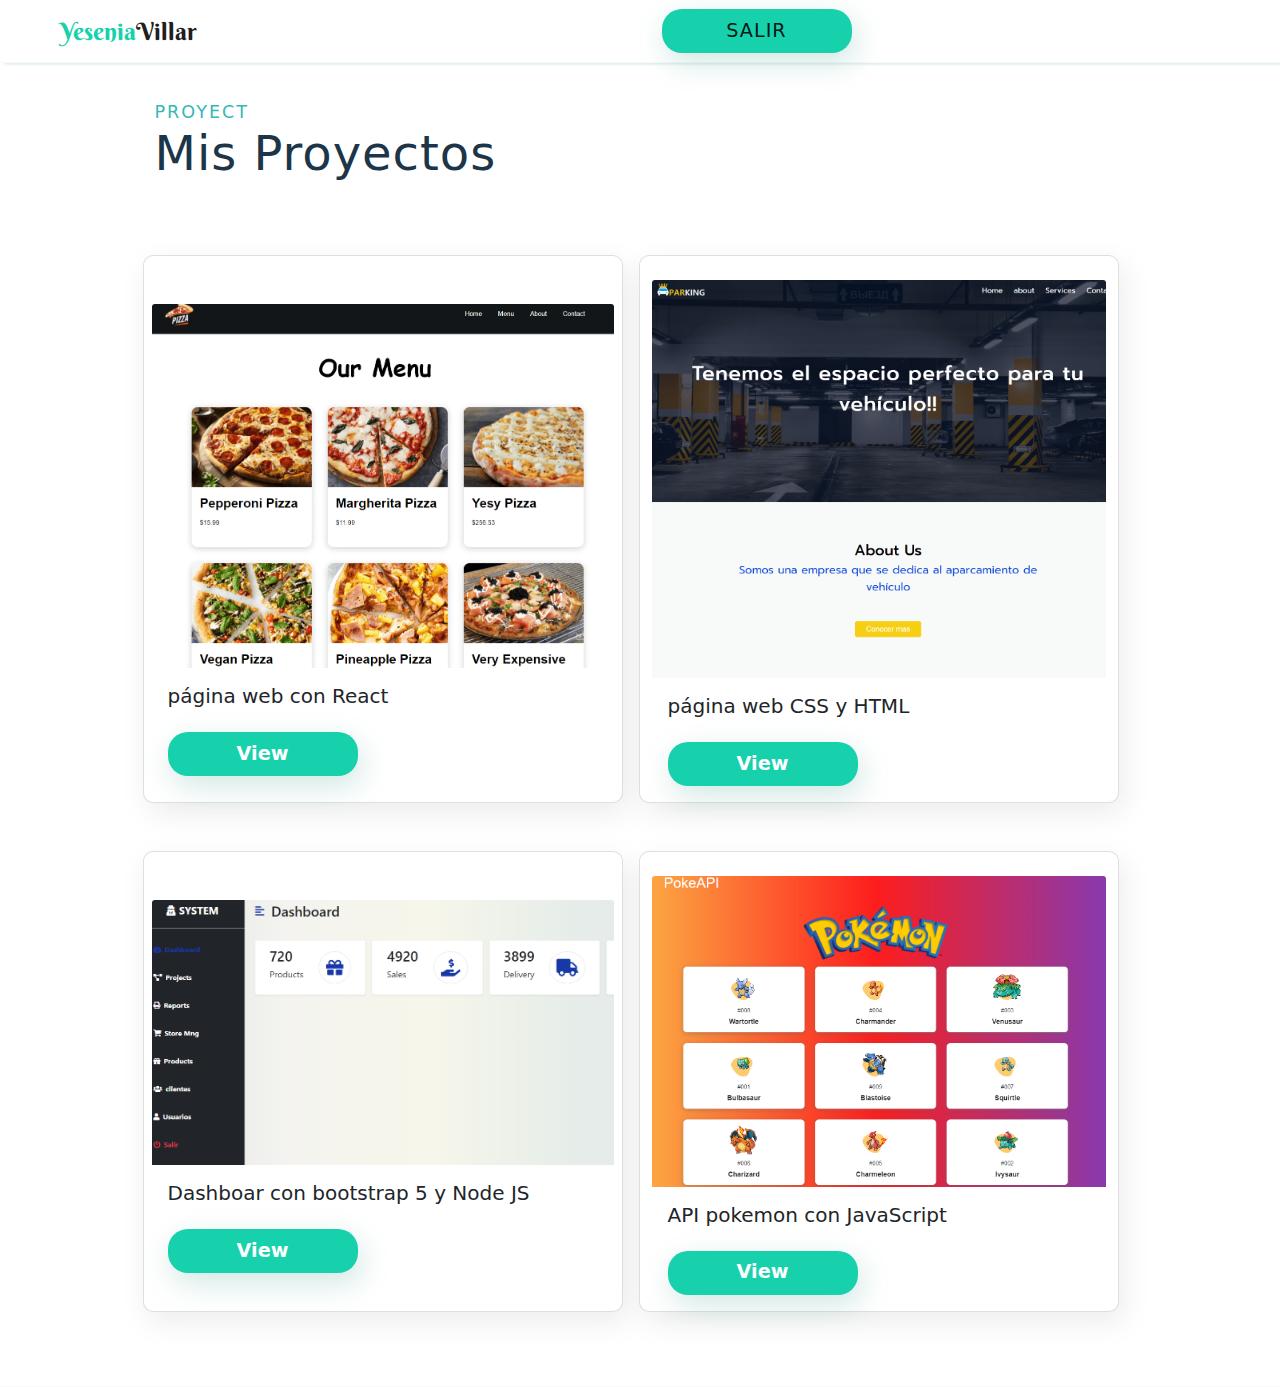
==== proyect.html @ 00c56ee5 "This is first commit" ====
<!DOCTYPE html>
<html lang="en">
<head>
    <meta charset="UTF-8">
    <meta http-equiv="X-UA-Compatible" content="IE=edge">
    <meta name="viewport" content="width=device-width, initial-scale=1.0">
     <!-- Bootstrap CSS -->
     <link rel="stylesheet" href="css/bootstrap.min.css">
   
     <!----google font--- -->
     <link rel="preconnect" href="https://fonts.googleapis.com">
     <link rel="preconnect" href="https://fonts.gstatic.com" crossorigin>
    <link href="https://fonts.googleapis.com/css2?family=Berkshire+Swash&display=swap" rel="stylesheet">
    <!------Boxicon------>
    <link href='https://unpkg.com/boxicons@2.1.2/css/boxicons.min.css' rel='stylesheet'>
     <!-----Links CSS--------------->
     <link rel="stylesheet" href="style.css">
    <title>Proyect</title>
</head>
<body>

<!----------Navbar------------>
<section class="header-bg fixed-top mb-5">
    <nav class="navbar navbar-expand-lg navbar-light bg-white">
      <div class="container-fluid">
        <a class="navbar-brand mx-5 logo" href="#home"><span>Yesenia</span>Villar</a>
        <button class="navbar-toggler" type="button" data-bs-toggle="collapse" data-bs-target="#navbarSupportedContent" aria-controls="navbarSupportedContent" aria-expanded="false" aria-label="Toggle navigation">
          <span class="navbar-toggler-icon"></span>
        </button>
        <div class="collapse navbar-collapse" id="navbarSupportedContent">
          <ul class="navbar-nav me-auto mb-2 mb-lg-0 ms-auto">
            <li class="nav-item">
              <button type="button" class="btn portfolio-btn">
              <a class="nav-link active" aria-current="page" href="index.html"> Salir</a>
              </button>
            </li>
           
            </ul>
         </div>
      </div>
    </nav>
   </section>
<!--------- Cards------------ -->
   <section id="proyect" class="mt-5">
    <div class="container client-heading">
      <span>Proyect</span>
      <h3>Mis Proyectos</h3>
      </div>
       <div class="container mt-5">
           <div class="row">
          <div class="card px-2 client-box my-4" style="width: 30rem;">
            <img src="img/page-pizza.png" class="card-img-top mt-5" alt="...">
            <div class="card-body">
              <h5 class="card-title mb-4">página web con React</h5>
            <a href="https://yesypizza.netlify.app"target="_blank" class="btn portfolio-btn">View</a>
            </div>
          </div>
       
       <div class="card mx-3 client-box my-4" style="width: 30rem;">
        <img src="img/parkin-page2.png" class="card-img-top mt-4" alt="...">
        <div class="card-body">
          <h5 class="card-title mb-4">página web CSS y HTML</h5>
          <a href="https://yeseniavillar.github.io/"target="_blank" class="btn portfolio-btn">View </a>
        </div>
      </div>
    </div> <!--/fin row------->  
    <div class="row">
      <div class="card px-2 client-box my-4" style="width: 30rem;">
        <img src="img/dashboar.png" class="card-img-top mt-5" alt="...">
        <div class="card-body">
          <h5 class="card-title mb-4">Dashboar con bootstrap 5 y Node JS</h5>
        <a href="https://templateyesenia.herokuapp.com/"target="_blank" class="btn portfolio-btn">View</a>
        </div>
      </div>
   
   <div class="card mx-3 client-box my-4" style="width: 30rem;">
    <img src="img/pokemon.png" class="card-img-top mt-4" alt="...">
    <div class="card-body">
      <h5 class="card-title mb-4">API pokemon con JavaScript</h5>
      <a href="https://pandoramonk.netlify.app/"target="_blank" class="btn portfolio-btn">View </a>
    </div>
  </div>
 </div> <!--/fin row------->  
     
  
  
       
  </div> <!--/fin container------->
  </section>


         <!---JavaScritp----------->
      <script src="js/bootstrap.min.js"></script>
</body>
</html>
---- style.css ----
/* ====== Variables=========*/
:root{
	--color-verde:#17d1ac;
	--titulo-text:#1c3548;
	--p-color:#4e4d4d;
}

body{
	margin:0px;
	padding: 0px;
	}

html{
	scroll-behavior: smooth;
	}
.container{
	max-width: 995px;
}

.color-progress{
	background:var(--color-verde);
}
/*========Efecto Escritura==========*/

.main-text h1 { 
	position: relative; 
	color:var(--titulo-text);
	font-size: 2.5em;
	background: #FFFFFF;

}

h1 span {
    position:absolute;
	background: #FFFFFF;
    right:0;
    width:0;
    border-left: 1px solid #000;
    animation: escribir 10s steps(30) infinite alternate;
}

@keyframes escribir {
    from { width: 100% }
    to { width:0 }
}

/*===============Navbar =======================*/

.logo{
	font-family: 'Berkshire Swash', cursive;
	font-size: 1.5rem;
	color: var(--titulo-text);
}
.logo span{color: var(--color-verde);}
a{
	text-decoration:none;
	
}

.header-bg{
	
	border-bottom: 1px solid rgba(58,58,58,0.03);
	box-shadow: 4px 1px 3px rgba(24,139,119,0.2);
}

 .nav-link  {
	font-size: 1.2rem;
	text-transform: uppercase;
	font-weight: 500;
	color:#585b5b;
	letter-spacing: 1px;
	margin: 0px 10px;
}
 
/*=============== Main Home =======================*/

.model img{
   width:100%;
	height:auto;
	object-fit: contain;
	margin-top: 50px;
}
.main-text h1{
	font-size: 3.2rem;
	color:var(--titulo-text);
	margin:0px 0px 10px 0px;
	line-height: 60px;
	margin-top: 70px;
}
.main-text p{
	color:var(--p-color);
	font-size: 1.2rem;
}

.portfolio-btn{
	width:190px;
	height: 44px;
	display: flex;
	justify-content: center;
	align-items: center;
	color:#FFFFFF;
	font-size: 1.2rem;
	font-weight: bold;
	background-color:var(--color-verde);
	border-radius: 20px;
	box-shadow: 4px 10px 30px rgba(24,139,119,0.2);
}
.portfolio-btn:hover{
	background-color:#11a185;
	transition: all ease 0.2s;
	color: var(--titulo-text);
}
/*======== About =========*/
#about{
	margin-top: 30px;
}

.perfi-img{
	width: 90%;
	height: auto;
	border-radius: 50%;
	border: 2px solid var(--color-verde);
	padding: 10px;
}
.about-text{
	box-shadow: 5px 10px 30px rgba(0,0,0,0.08);
}
.about-text h2{
	font-size: 2rem;
	color:#1c3548;
	font-weight: 400;
}

.about-text p{
	font-size: 1.2rem;
	color:var(--p-color);
}

.about-text button:hover{
	background-color: #FFFFFF;
	transition: all ease 0.3s;
}

  
/*========= Skilss and school==========*/
#skills{
	display: flex;
	justify-content: space-around;
	align-items: center;
	width:90%;
	margin:auto auto 50px auto;
}
.progress-text {
	color:var(--titulo-text);
	font-size: 1.4rem;
}
.skill-text {
	width:400px;
	
	
}
/*.skill-img{
	width:600px;
	height: 600px;
}*/
.skill-img img{
	width:100%;
	height:auto;
	object-fit: contain;
}
.skill-heading span{
	color:var(--color-verde);
	font-weight: 500;
	text-transform: uppercase;
	letter-spacing: 1px;
	font-size: 1rem;
}
.skill-heading h2{
	color:var(--titulo-text);
	font-size: 2.1rem;
	margin:0px;
	font-weight: 400;
	letter-spacing: 1px;
}
.s-box-container{
	margin-top: 30px;
}
.skill-box{
	display: flex;
	margin: 25px 0px;
}
.s-box-icon{
	margin-right:12px;
}
.s-box-icon i{
	width:50px;
	height: 50px;
	border-radius: 50%;
	display: flex;
	justify-content: center;
	align-items: center;
	background-color: #f0f0f0;
	font-size: 1.5rem;
	color:var(--titulo-text);
}
.s-box-text strong{
	color:var(--titulo-text);
	margin: 0px;
	font-size: 1.5rem;
	font-weight: 600;
}
.s-box-text p{
	color:var(--p-color);
	font-size: 1.2rem;
}

/* ======= Proyect========*/
#recent{
	display: flex;
	justify-content: center;
	align-items: center;
	margin:30px 0px;
	flex-direction: column;
}
.recent-heading span,
.client-heading span{
	color:#36b7b5;
	font-weight: 500;
	text-transform: uppercase;
	letter-spacing: 2px;
	font-size: 1.1rem;
}
.recent-heading h3,
.client-heading h3,
#contact h3{
	color:#1c3548;
	font-size: 3rem;
	margin: 0px;
	font-weight: 400;
	letter-spacing: 1px;
}
.recent-img{
	margin:0px 40px;
}
.recent-img img{
	width:100%;
	height: 100%;
}
.recent-btn{
	width:190px;
	height: 44px;
	display: flex;
	justify-content: center;
	align-items: center;
	color:#FFFFFF;
	font-size: 1.2rem;
	font-weight: bold;
	background-color:var(--color-verde);
	border-radius: 20px;
	box-shadow: 4px 10px 30px rgba(24,139,119,0.2);
}
 
.recent-btn:hover{
	background-color:#11a185;
	transition: all ease 0.2s;
	color: var(--titulo-text);
}
.recent-btn{
	width:190px;
	margin-top: -20px;
}
/*========= Footer ==========*/
#footer{
	/*background-image: url("img/flor.png");
    background-position: center;
	background-repeat: no-repeat;
	background-size:cover;*/
	height: auto;
	margin-top: 80px;
	padding: 20px 0px;
}

.bg-footer{
	background: var(--color-verde);
	box-shadow: 5px 10px 30px rgba(0,0,0,0.08);
}

.footer-contact ul li span{
	font-size: 1.4rem;
	color:var(--titulo-text);
	margin: 0px 10px;
}
.footer-contact h5{
	color: var(--titulo-text);
}
.footer-contact h3{
	color:var(--titulo-text);
	border-bottom: 5px dotted #FFFFFF;
	margin-bottom: 10px;
}
.footer-contact a{
	color: var(--titulo-text);
}

/*========= My proyect ==========*/
#proyect{
	
	border-top: 1px solid rgba(58,58,58,0.03);
	border-bottom: 1px solid rgba(58,58,58,0.03);
	padding: 50px 0px;
	
}

.client-box {
    background-color: #FFFFFF;
	border-radius: 10px;
	box-shadow: 5px 10px 30px rgba(0,0,0,0.08);
}

.client-box p{
	color:var(--p-color);
	font-size: 1.2rem;
	
}

/*.client-box:hover{
	transform: translateY(-10px);
	box-shadow: 5px 10px 30px rgba(0,0,0,0.1);
    background-color: #23cdaf;
	transition: all ease 0.2s;
}*/

/*===========Media Quiere*/

@media only screen and (max-width: 700px){
    .skill-img img{
		display: none;
	}
} 
@media only screen and (max-width: 520px) {
    .main-text h1{
		
		font-size: 2.1rem;
		line-height: 50px;
	    margin-top: 60px;
		margin:0px 0px 20px 0px;
	}
	.recent-heading h3{
	font-size: 1.5rem;
	}
	.about-text h2{
		font-size: 1.4rem;
		
	}
	.about-text p{
		font-size: 1rem;
		
	}
}
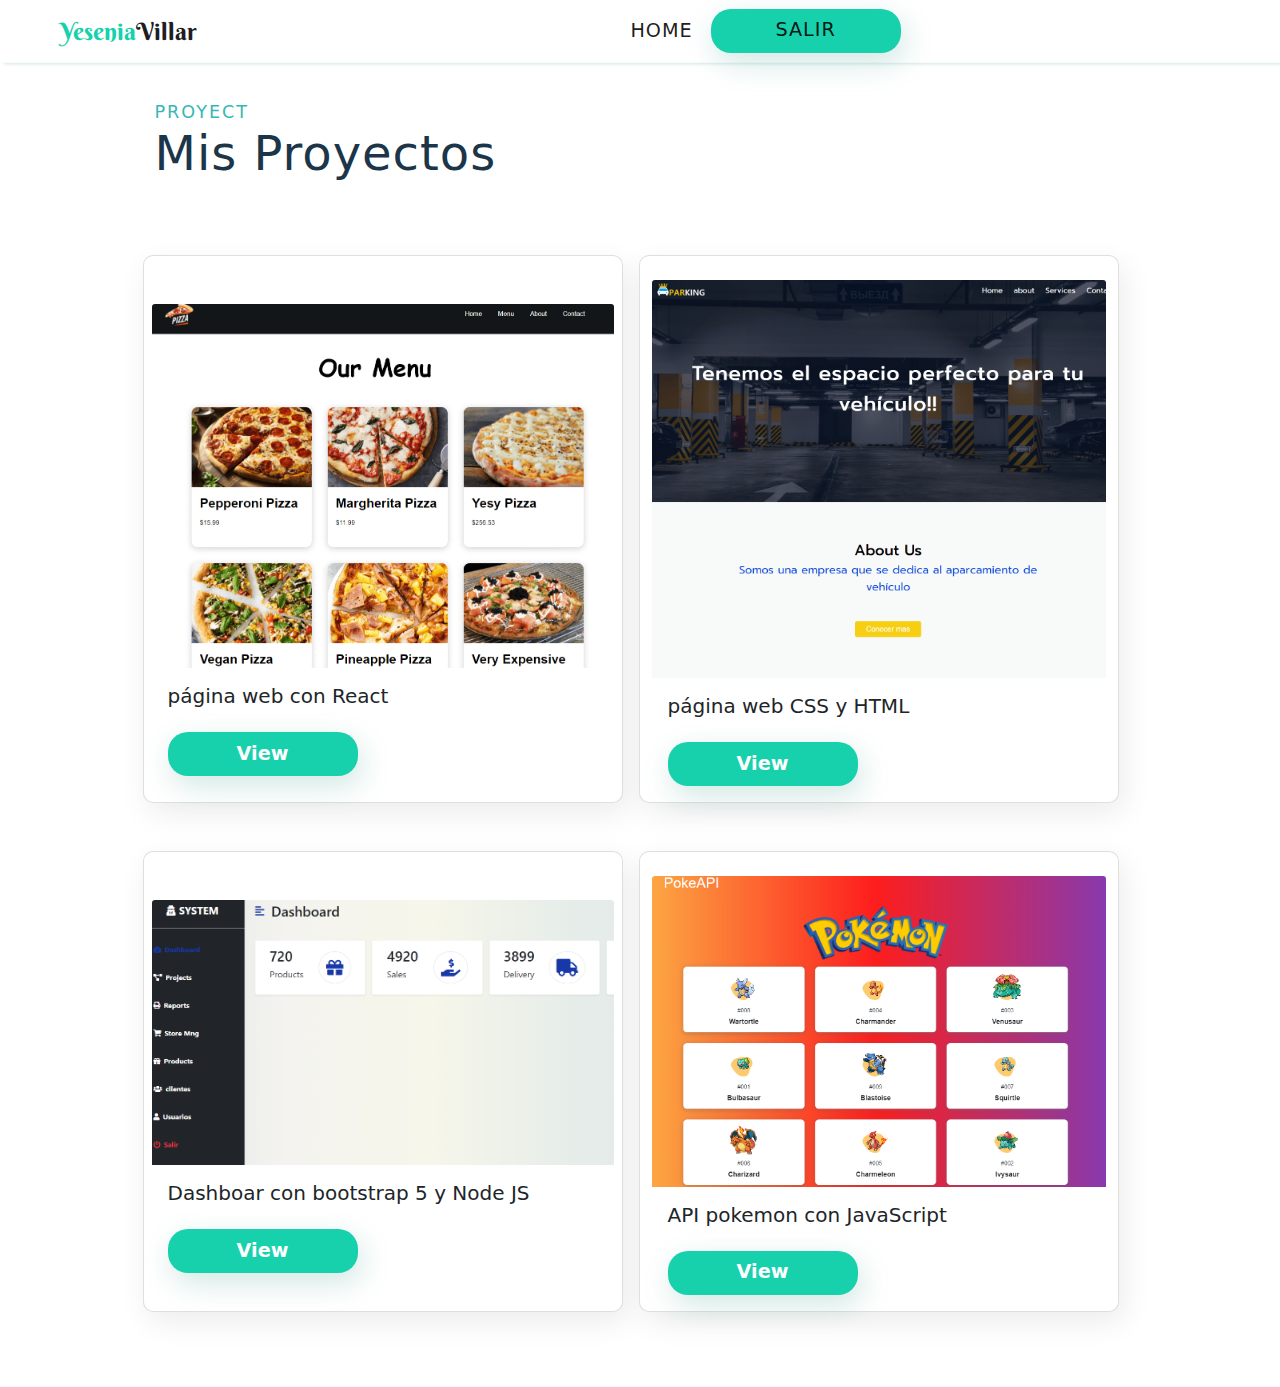
==== commit a6250333: "changing menu" ====
--- a/proyect.html
+++ b/proyect.html
@@ -23,12 +23,15 @@
 <section class="header-bg fixed-top mb-5">
     <nav class="navbar navbar-expand-lg navbar-light bg-white">
       <div class="container-fluid">
-        <a class="navbar-brand mx-5 logo" href="#home"><span>Yesenia</span>Villar</a>
+        <a class="navbar-brand mx-5 logo" href="index.html"><span>Yesenia</span>Villar</a>
         <button class="navbar-toggler" type="button" data-bs-toggle="collapse" data-bs-target="#navbarSupportedContent" aria-controls="navbarSupportedContent" aria-expanded="false" aria-label="Toggle navigation">
           <span class="navbar-toggler-icon"></span>
         </button>
         <div class="collapse navbar-collapse" id="navbarSupportedContent">
           <ul class="navbar-nav me-auto mb-2 mb-lg-0 ms-auto">
+            <li class="nav-item">
+              <a class="nav-link active" aria-current="page" href="index.html">Home</a>
+            </li>
             <li class="nav-item">
               <button type="button" class="btn portfolio-btn">
               <a class="nav-link active" aria-current="page" href="index.html"> Salir</a>
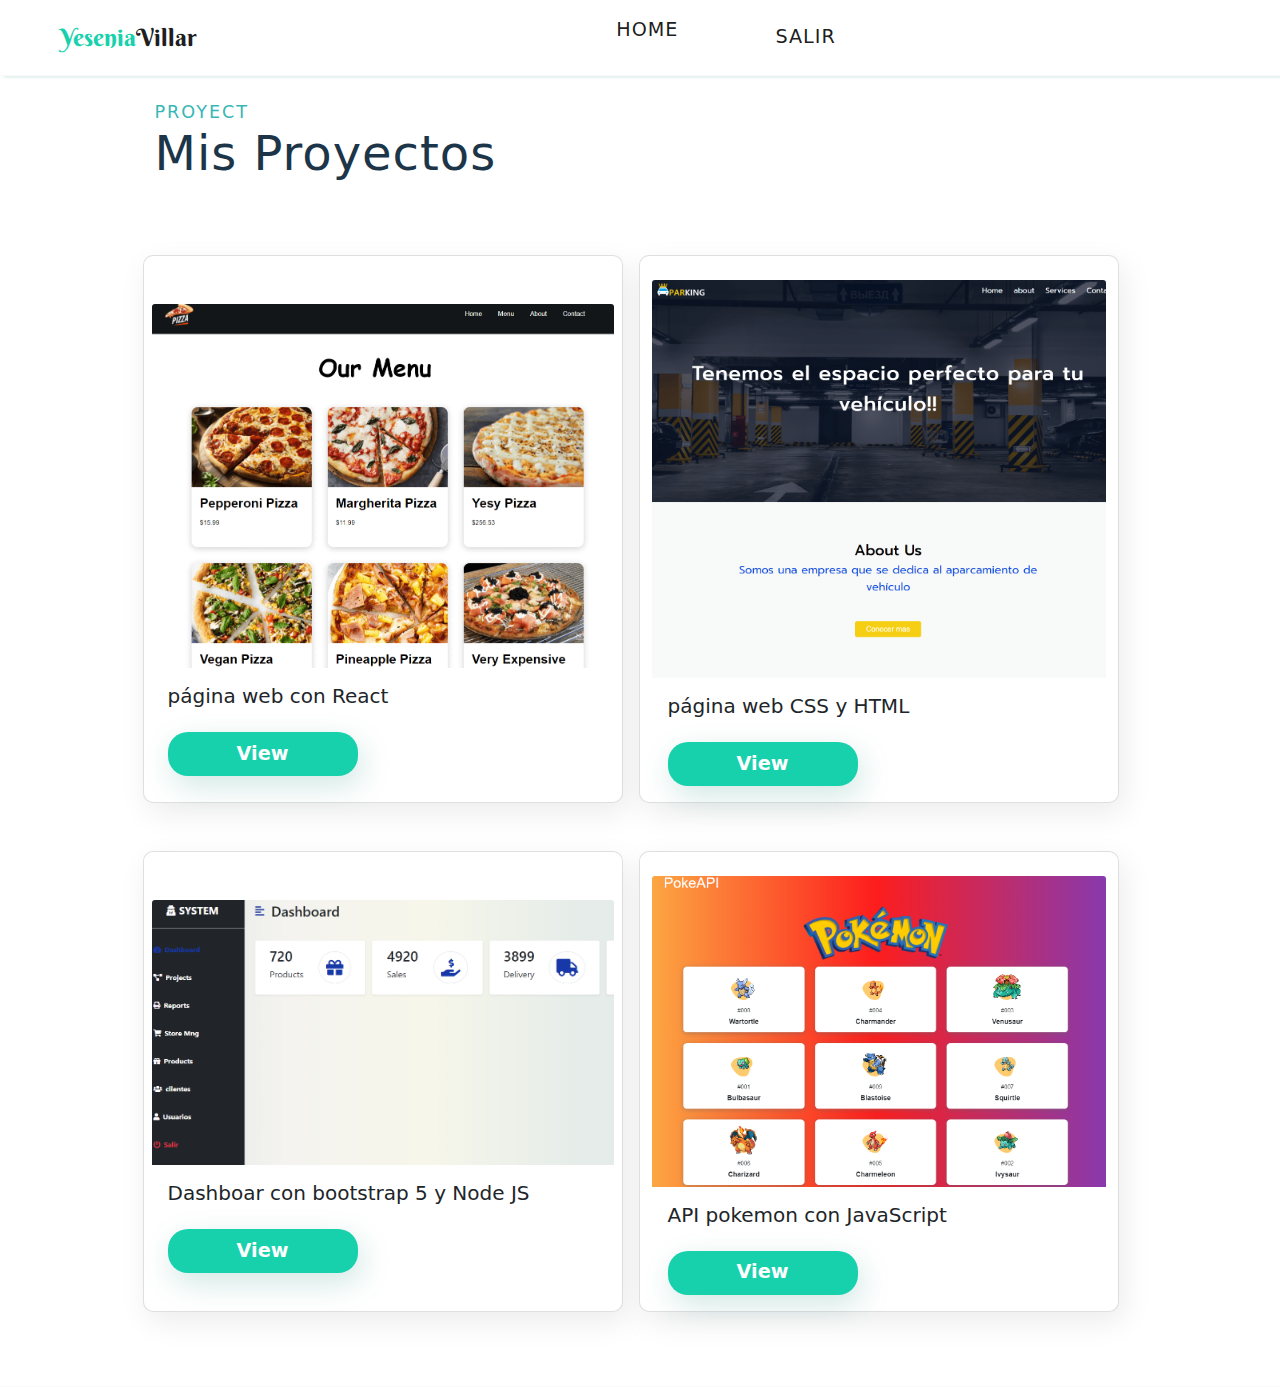
==== commit dc7ecada: "modifying btn" ====
--- a/proyect.html
+++ b/proyect.html
@@ -32,8 +32,8 @@
             <li class="nav-item">
               <a class="nav-link active" aria-current="page" href="index.html">Home</a>
             </li>
-            <li class="nav-item">
-              <button type="button" class="btn portfolio-btn">
+            <li class="nav-item px-5">
+              <button type="button" class="btn" style="color: #17d1ac; border-radius: 10px;" >
               <a class="nav-link active" aria-current="page" href="index.html"> Salir</a>
               </button>
             </li>
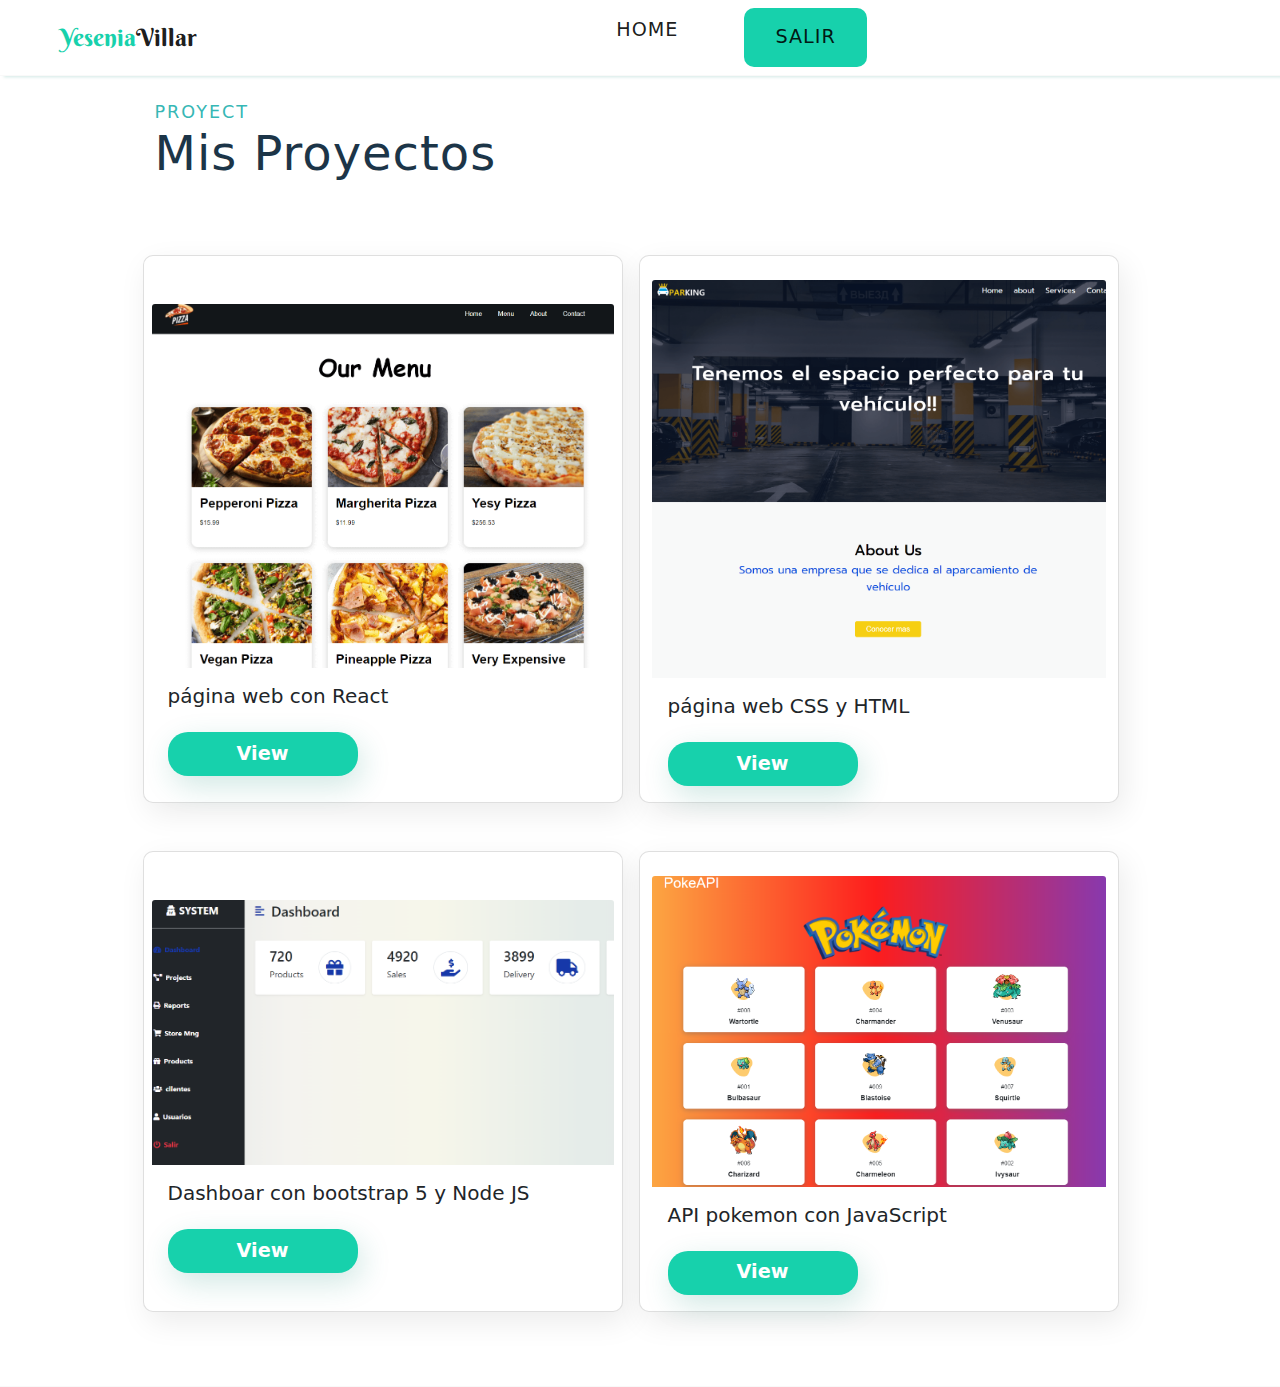
==== commit 1cb89038: "btn modifying 2" ====
--- a/proyect.html
+++ b/proyect.html
@@ -33,7 +33,7 @@
               <a class="nav-link active" aria-current="page" href="index.html">Home</a>
             </li>
             <li class="nav-item px-5">
-              <button type="button" class="btn" style="color: #17d1ac; border-radius: 10px;" >
+              <button type="button" class="btn" style="background: #17d1ac; border-radius: 10px;" >
               <a class="nav-link active" aria-current="page" href="index.html"> Salir</a>
               </button>
             </li>
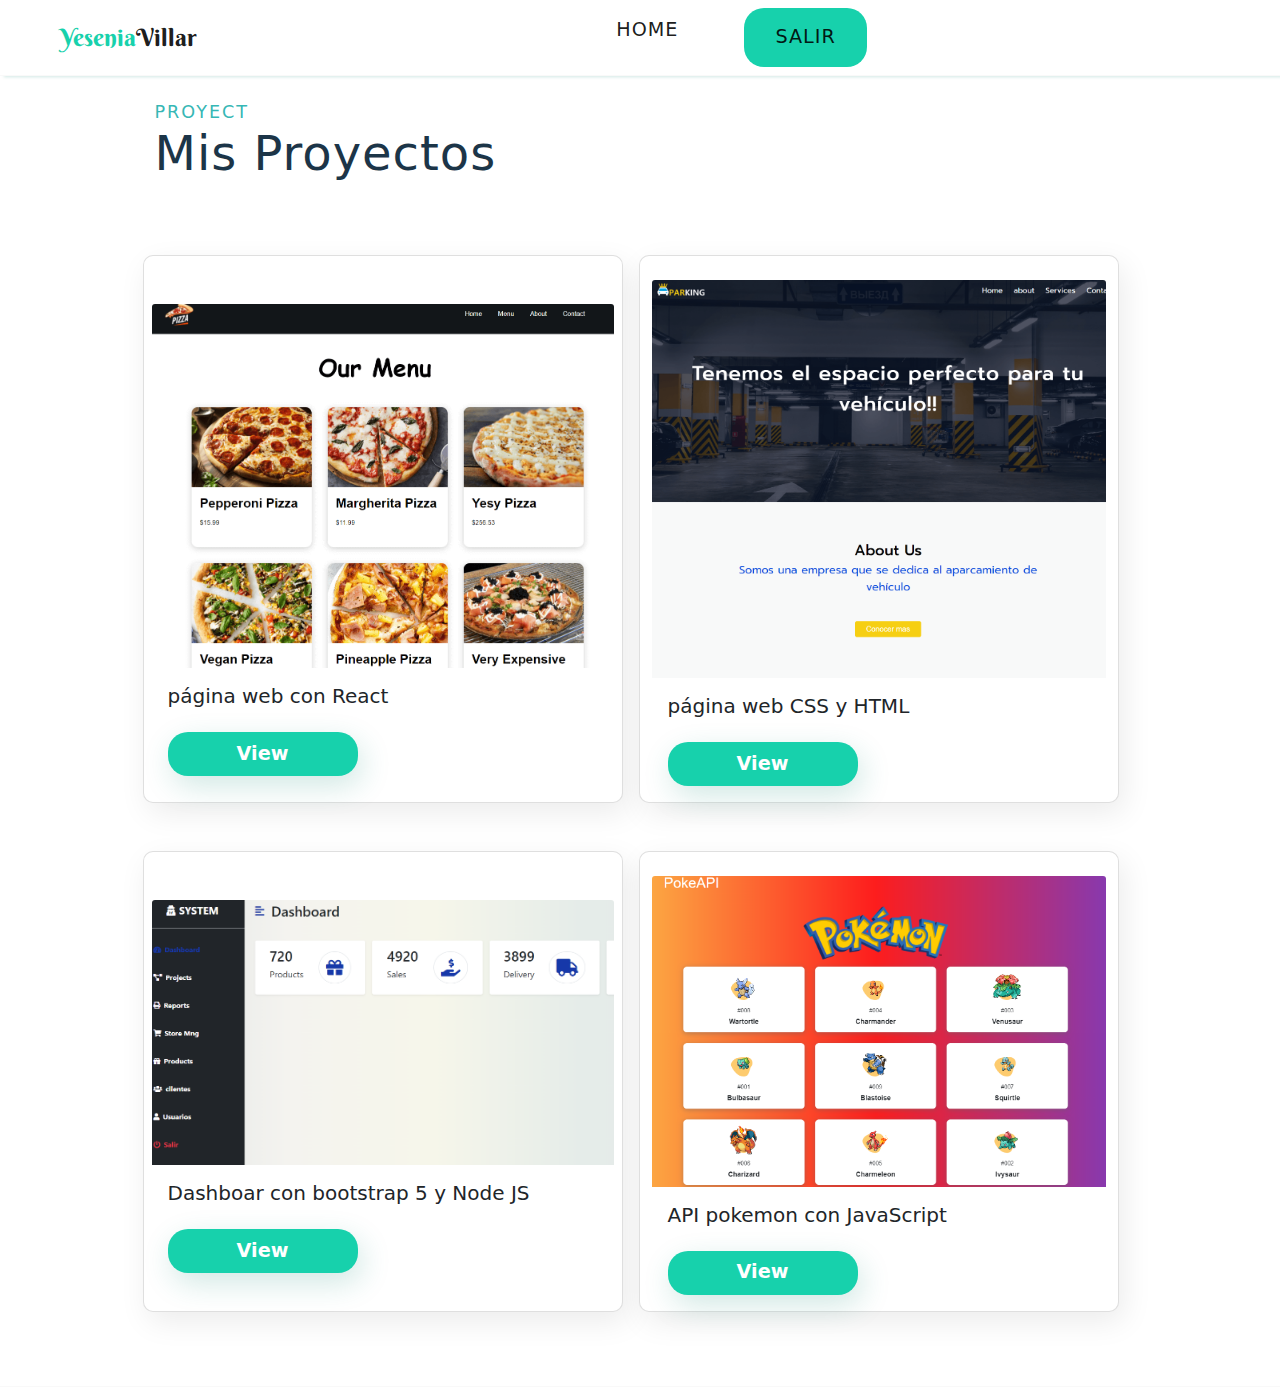
==== commit d4c484b1: "add icon" ====
--- a/proyect.html
+++ b/proyect.html
@@ -33,7 +33,7 @@
               <a class="nav-link active" aria-current="page" href="index.html">Home</a>
             </li>
             <li class="nav-item px-5">
-              <button type="button" class="btn" style="background: #17d1ac; border-radius: 10px;" >
+              <button type="button" class="btn" style="background: #17d1ac; border-radius: 20px;" >
               <a class="nav-link active" aria-current="page" href="index.html"> Salir</a>
               </button>
             </li>
